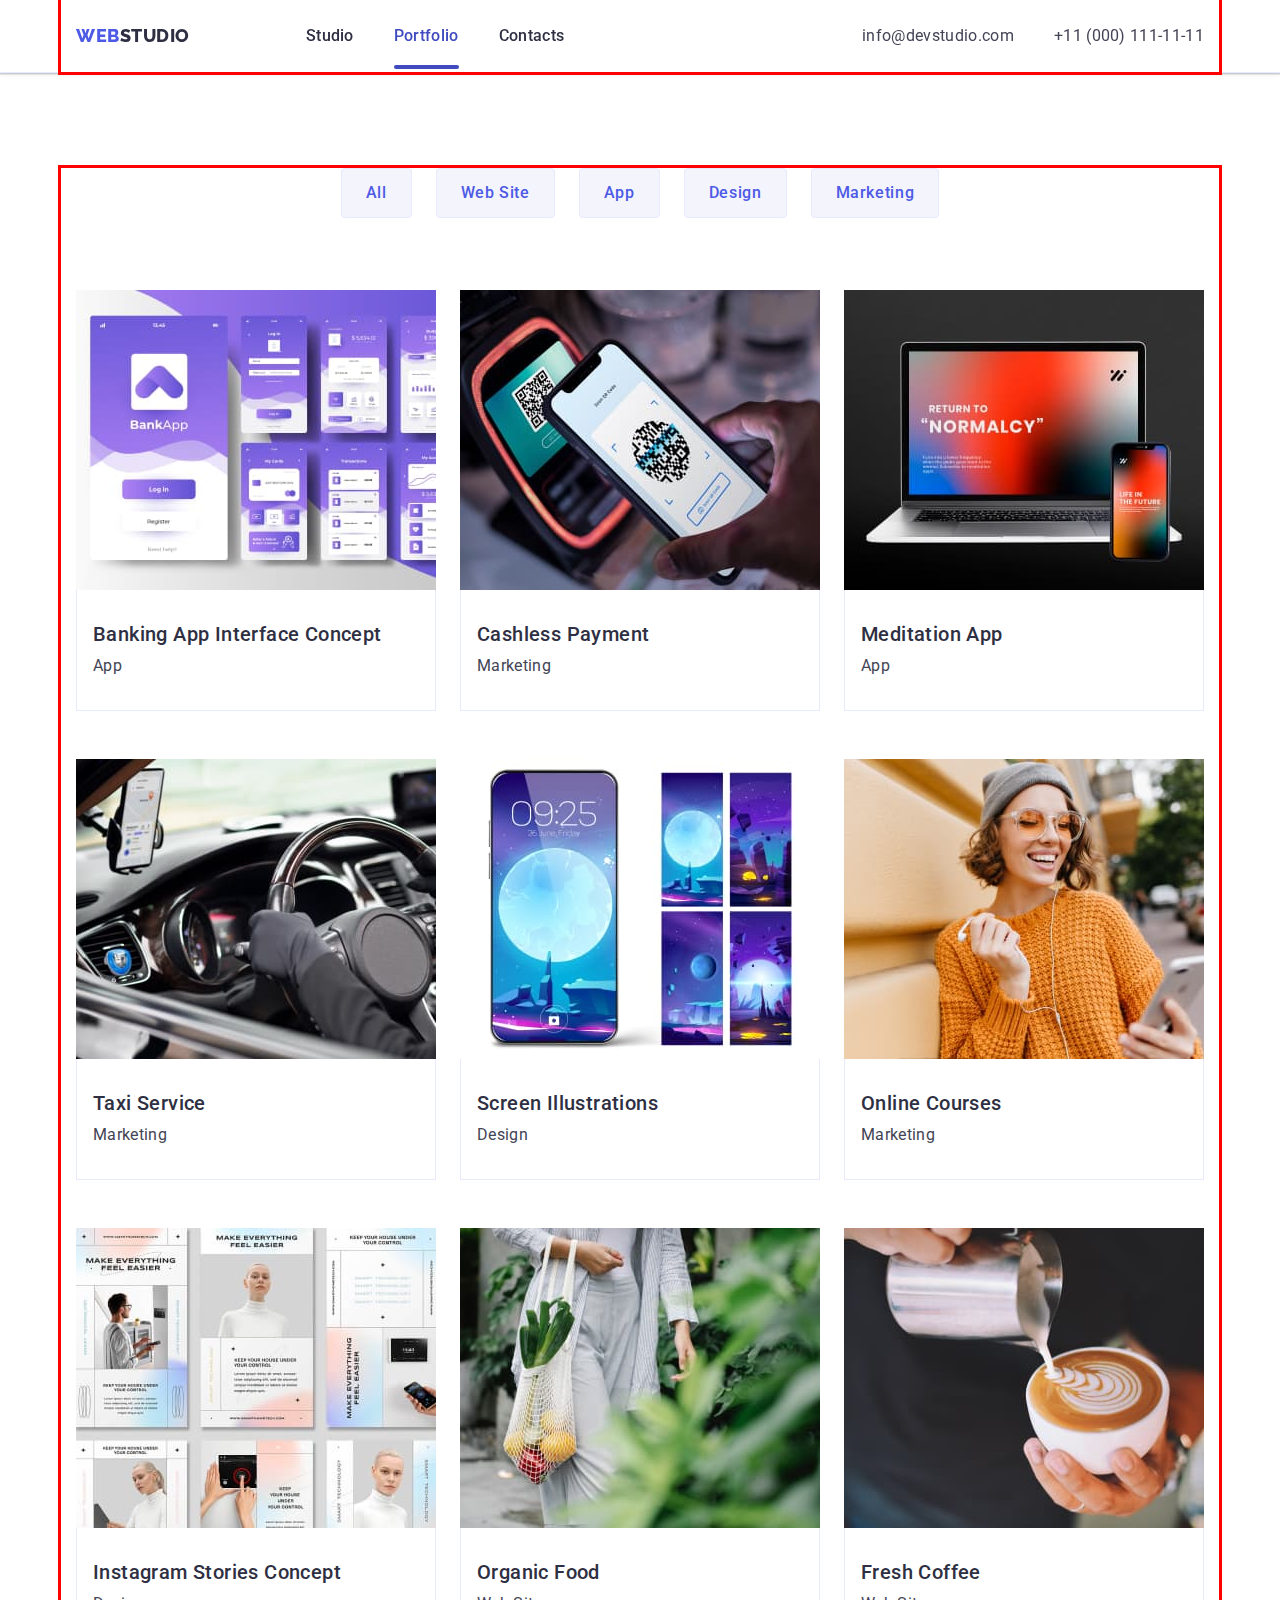
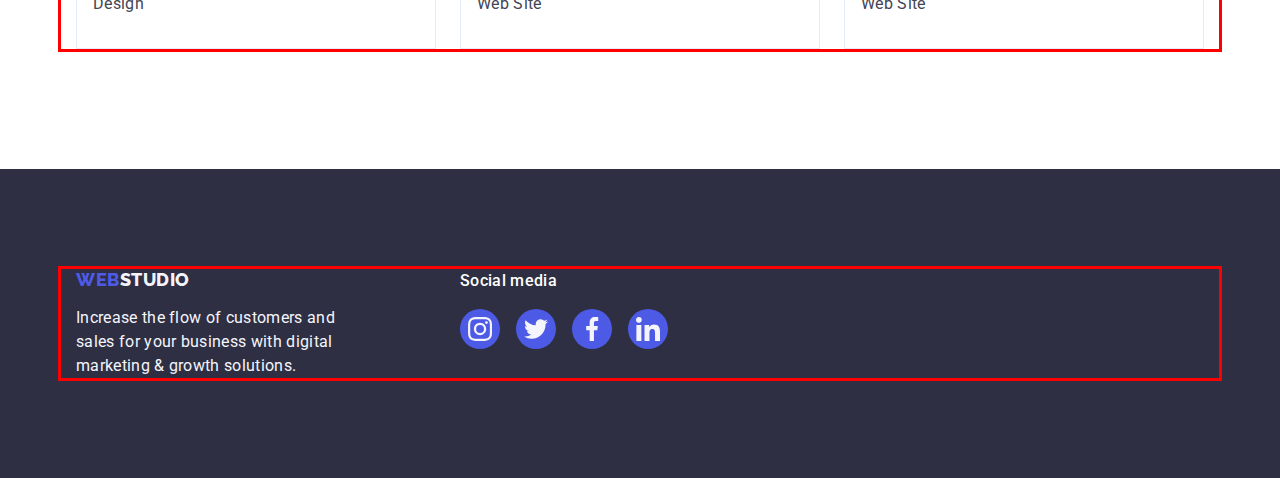
==== portfolio.html @ 20c27c6d "Initial commit" ====
<!DOCTYPE html>
<html lang="en">
  <head>
    <meta charset="UTF-8" />
    <meta http-equiv="X-UA-Compatible" content="IE=edge" />
    <meta name="viewport" content="width=device-width, initial-scale=1.0" />
    <title>Portfolio</title>
    <link rel="preconnect" href="https://fonts.googleapis.com" />
    <link rel="preconnect" href="https://fonts.gstatic.com" crossorigin />
    <link
      href="https://fonts.googleapis.com/css2?family=Raleway:wght@800&family=Roboto:wght@400;500;700;900&display=swap"
      rel="stylesheet"
    />
    <link
      rel="stylesheet"
      href="https://cdn.jsdelivr.net/npm/modern-normalize@1.1.0/modern-normalize.min.css"
    />
    <link rel="stylesheet" href="./css/styles.css" />
  </head>
  <body class="body-portfolio-page">
    <!--HEADER-->
    <div class="header-fixed-box">
      <header class="header">
        <div class="header-container container">
          <nav class="header-nav">
            <a href="./index.html" class="header-logo link"
              >Web<span class="dark-logo">Studio</span>
            </a>
            <ul class="header-nav-list list">
              <li class="header-nav-item">
                <a href="./index.html" class="header-nav-link link">Studio</a>
              </li>
              <li class="header-nav-item">
                <a
                  href="./portfolio.html"
                  class="header-link-after header-nav-link current link"
                  >Portfolio</a
                >
              </li>
              <li class="header-nav-item">
                <a href="" class="header-nav-link link">Contacts</a>
              </li>
            </ul>
          </nav>
          <address class="header-address">
            <ul class="header-address-list list">
              <li>
                <a
                  href="mailto:info@devstudio.com"
                  class="header-address-link link"
                  >info@devstudio.com</a
                >
              </li>
              <li>
                <a href="tel:+110001111111" class="header-number-link link"
                  >+11 (000) 111-11-11</a
                >
              </li>
            </ul>
          </address>
        </div>
      </header>
    </div>

    <!-- Унікальна інформація на сторінці -->
    <main>
      <!-- Портфоліо -->
      <section class="section-portfolio">
        <div class="container">
          <!-- <div class="btn-filter-container container"> -->
          <h1 class="visually-hidden">Choose services</h1>
          <ul class="portfolio-button-list list">
            <li>
              <button type="button" class="portfolio-button-item">All</button>
            </li>
            <li>
              <button type="button" class="portfolio-button-item">
                Web Site
              </button>
            </li>
            <li>
              <button type="button" class="portfolio-button-item">App</button>
            </li>
            <li>
              <button type="button" class="portfolio-button-item">
                Design
              </button>
            </li>
            <li>
              <button type="button" class="portfolio-button-item">
                Marketing
              </button>
            </li>
          </ul>
          <ul class="portfolio-list list">
            <li class="portfolio-item link">
              <a class="link-picture link" href=""
                ><div class="portfolio-box-label">
                  <img
                    class="portfolio-picture"
                    src="./images/portfolio/photo-bank-app.jpg"
                    alt="bank-app"
                    width="360"
                    height="300"
                  />
                  <div class="overlay">
                    <p class="overlay-label">
                      14 Stylish and User-Friendly App Design Concepts · Task
                      Manager App · Calorie Tracker App · Exotic Fruit Ecommerce
                      App · Cloud Storage App
                    </p>
                  </div>
                </div>
                <div class="portfolio-wraper">
                  <h2 class="portfolio-name-title">
                    Banking App Interface Concept
                  </h2>
                  <p class="portfolio-desc">App</p>
                </div></a
              >
            </li>
            <li class="portfolio-item link">
              <a class="link-picture link" href=""
                ><div class="portfolio-box-label">
                  <img
                    class="portfolio-picture"
                    src="./images/portfolio/photo-payment.jpg"
                    alt="payment"
                    width="360"
                    height="300"
                  />
                  <div class="overlay">
                    <p class="overlay-label">
                      14 Stylish and User-Friendly App Design Concepts · Task
                      Manager App · Calorie Tracker App · Exotic Fruit Ecommerce
                      App · Cloud Storage App
                    </p>
                  </div>
                </div>
                <div class="portfolio-wraper">
                  <h2 class="portfolio-name-title">Cashless Payment</h2>
                  <p class="portfolio-desc">Marketing</p>
                </div></a
              >
            </li>
            <li class="portfolio-item link">
              <a class="link-picture link" href=""
                ><div class="portfolio-box-label">
                  <img
                    class="portfolio-picture"
                    src="./images/portfolio/photo-meditacion-app.jpg"
                    alt="meditacion-app"
                    width="360"
                    height="300"
                  />
                  <div class="overlay">
                    <p class="overlay-label">
                      14 Stylish and User-Friendly App Design Concepts · Task
                      Manager App · Calorie Tracker App · Exotic Fruit Ecommerce
                      App · Cloud Storage App
                    </p>
                  </div>
                </div>
                <div class="portfolio-wraper">
                  <h2 class="portfolio-name-title">Meditation App</h2>
                  <p class="portfolio-desc">App</p>
                </div></a
              >
            </li>
            <li class="portfolio-item link">
              <a class="link-picture link" href=""
                ><div class="portfolio-box-label">
                  <img
                    class="portfolio-picture"
                    src="./images/portfolio/photo-taxi-service.jpg"
                    alt="taxi-service"
                    width="360"
                    height="300"
                  />
                  <div class="overlay">
                    <p class="overlay-label">
                      14 Stylish and User-Friendly App Design Concepts · Task
                      Manager App · Calorie Tracker App · Exotic Fruit Ecommerce
                      App · Cloud Storage App
                    </p>
                  </div>
                </div>
                <div class="portfolio-wraper">
                  <h2 class="portfolio-name-title">Taxi Service</h2>
                  <p class="portfolio-desc">Marketing</p>
                </div></a
              >
            </li>
            <li class="portfolio-item link">
              <a class="link-picture link" href=""
                ><div class="portfolio-box-label">
                  <img
                    class="portfolio-picture"
                    src="./images/portfolio/photo-screen-illustrations.jpg"
                    alt="screen-illustrations"
                    width="360"
                    height="300"
                  />
                  <div class="overlay">
                    <p class="overlay-label">
                      14 Stylish and User-Friendly App Design Concepts · Task
                      Manager App · Calorie Tracker App · Exotic Fruit Ecommerce
                      App · Cloud Storage App
                    </p>
                  </div>
                </div>
                <div class="portfolio-wraper">
                  <h2 class="portfolio-name-title">Screen Illustrations</h2>
                  <p class="portfolio-desc">Design</p>
                </div></a
              >
            </li>
            <li class="portfolio-item link">
              <a class="link-picture link" href=""
                ><div class="portfolio-box-label">
                  <img
                    class="portfolio-picture"
                    src="./images/portfolio/photo-online-courses.jpg"
                    alt="online-courses"
                    width="360"
                    height="300"
                  />
                  <div class="overlay">
                    <p class="overlay-label">
                      14 Stylish and User-Friendly App Design Concepts · Task
                      Manager App · Calorie Tracker App · Exotic Fruit Ecommerce
                      App · Cloud Storage App
                    </p>
                  </div>
                </div>
                <div class="portfolio-wraper">
                  <h2 class="portfolio-name-title">Online Courses</h2>
                  <p class="portfolio-desc">Marketing</p>
                </div></a
              >
            </li>
            <li class="portfolio-item link">
              <a class="link-picture link" href=""
                ><div class="portfolio-box-label">
                  <img
                    class="portfolio-picture"
                    src="./images/portfolio/photo-instagram-stories-concept.jpg"
                    alt="instagram-stories-concept"
                    width="360"
                    height="300"
                  />
                  <div class="overlay">
                    <p class="overlay-label">
                      14 Stylish and User-Friendly App Design Concepts · Task
                      Manager App · Calorie Tracker App · Exotic Fruit Ecommerce
                      App · Cloud Storage App
                    </p>
                  </div>
                </div>
                <div class="portfolio-wraper">
                  <h2 class="portfolio-name-title">
                    Instagram Stories Concept
                  </h2>
                  <p class="portfolio-desc">Design</p>
                </div></a
              >
            </li>
            <li class="portfolio-item link">
              <a class="link-picture link" href=""
                ><div class="portfolio-box-label">
                  <img
                    class="portfolio-picture"
                    src="./images/portfolio/photo-oganic-food.jpg"
                    alt="oganic-food"
                    width="360"
                    height="300"
                  />
                  <div class="overlay">
                    <p class="overlay-label">
                      14 Stylish and User-Friendly App Design Concepts · Task
                      Manager App · Calorie Tracker App · Exotic Fruit Ecommerce
                      App · Cloud Storage App
                    </p>
                  </div>
                </div>
                <div class="portfolio-wraper">
                  <h2 class="portfolio-name-title">Organic Food</h2>
                  <p class="portfolio-desc">Web Site</p>
                </div></a
              >
            </li>
            <li class="portfolio-item link">
              <a class="link-picture link" href=""
                ><div class="portfolio-box-label">
                  <img
                    class="portfolio-picture"
                    src="./images/portfolio/photo-fresh-coffee.jpg"
                    alt="fresh-coffee"
                    width="360"
                    height="300"
                  />
                  <div class="overlay">
                    <p class="overlay-label">
                      14 Stylish and User-Friendly App Design Concepts · Task
                      Manager App · Calorie Tracker App · Exotic Fruit Ecommerce
                      App · Cloud Storage App
                    </p>
                  </div>
                </div>
                <div class="portfolio-wraper">
                  <h2 class="portfolio-name-title">Fresh Coffee</h2>
                  <p class="portfolio-desc">Web Site</p>
                </div></a
              >
            </li>
          </ul>
        </div>
      </section>
    </main>

    <!-- FOOTER -->
    <footer class="footer">
      <div class="footer-container container">
        <div class="footer-logo-container">
          <a href="./index.html" class="footer-logo link"
            >Web<span class="white-logo">Studio</span>
          </a>
          <p class="footer-text">
            Increase the flow of customers and sales for your business with
            digital marketing & growth solutions.
          </p>
        </div>
        <div class="footer-socials-container">
          <p class="footer-socials-text">Social media</p>
          <ul class="footer-socials-list list">
            <li class="footer-socials-item">
              <a
                href="https://instagram.com"
                class="footer-socials-link link"
                target="_blank"
                rel="noopener noreferrer"
                aria-label="Instagram icon"
              >
                <svg class="footer-socials-icon" width="24" height="24">
                  <use href="./images/icon.svg#icon-instagram"></use>
                </svg>
              </a>
            </li>
            <li class="footer-socials-item">
              <a
                href="https://twitter.com"
                class="footer-socials-link link"
                target="_blank"
                rel="noopener noreferrer"
                aria-label="Twitter icon"
              >
                <svg class="footer-socials-icon" width="24" height="24">
                  <use href="./images/icon.svg#icon-twitter"></use>
                </svg>
              </a>
            </li>
            <li class="footer-socials-item">
              <a
                href="https://facebook.com"
                class="footer-socials-link link"
                target="_blank"
                rel="noopener noreferrer"
                aria-label="Facebook icon"
              >
                <svg class="footer-socials-icon" width="24" height="24">
                  <use href="./images/icon.svg#icon-facebook"></use>
                </svg>
              </a>
            </li>
            <li class="footer-socials-item">
              <a
                href="https://linkedin.com"
                class="footer-socials-link link"
                target="_blank"
                rel="noopener noreferrer"
                aria-label="Linkedin icon"
              >
                <svg class="footer-socials-icon" width="24" height="24">
                  <use href="./images/icon.svg#icon-linkedin"></use>
                </svg>
              </a>
            </li>
          </ul>
        </div>
      </div>
    </footer>
  </body>
</html>
---- css/styles.css ----
/* Основний колір текста #2E2F42; */

/* Додатковий колір текста #434455; */

/* Акцент #E7E9FC; */

/* Білий #FFFFFF; */


/* Додатковий колір фона #F4F4FD; */

/* Колір героя і футера #2E2F42; */


/**
  |============================
  | ROOT
  |============================
*/

:root {
    /* color */

    --color-iris: #4d5ae5;
    --color-ocean: #404bbf;
    --color-navy-blue: #2e2f42;
    --color-green: #31d0aa;
    --color-slate: #434455;
    --color-light-slate: #8e8f99;
    --color-cornflower: #e7e9fc;
    --color-cloud: #f4f4fd;
    --color-navy-blue-modal: #2e2f42;
    --color-grey: #2e2f42;
    --color-white: #ffffff;
    --color-dairy: #fcfcfc;

    /* z-index */

    --z-index-header: 10;
    --z-index-hero: 1;
    --z-index-backdrop: 100;

    /* transition */

    --anim-fast: 250ms;
    --cubic-bezier: cubic-bezier(0.4, 0, 0.2, 1);
}

/**
  |============================
  | BASA STYLES
  |============================
*/

body {
    color: var(--color-slate);
    background-color: #ffffff;
    font-family: 'Roboto', sans-serif;
    font-size: 16px;
    line-height: 1.50;
    letter-spacing: 0.02em;
}

.dark-logo {
    color: var(--color-navy-blue);
    font-family: 'Raleway', sans-serif;
    line-height: 1.17;
    letter-spacing: 0.03em;
}

.white-logo {
    color: var(--color-cloud);
}

.btn {
    display: block;
    align-items: center;
    letter-spacing: 0.04em;
    margin-left: auto;
    margin-right: auto;
    min-width: 169px;
    min-height: 56px;
    border-style: none;
    padding: 16px 32px;
    border-radius: 4px;
}

.section {
    padding-top: 120px;
    padding-bottom: 120px;
}


/**
  |============================
  | Visually Hidden
  |============================
*/

.visually-hidden {
    position: absolute;
    width: 1px;
    height: 1px;
    margin: -1px;
    border: 0;
    padding: 0;

    white-space: nowrap;
    clip-path: inset(100%);
    clip: rect(0 0 0 0);
    overflow: hidden;
}

.container {
    width: 1158px;
    outline: 3px solid red;
    margin-left: auto;
    margin-right: auto;
    padding-left: 15px;
    padding-right: 15px;
}

/* Styles start */
h1,
h2,
h3,
h4,
h5,
h6,
p {
    margin: 0;
}


ul {
    margin: 0;
    padding: 0;
}

img {
    display: block;
    margin: 0;
}





/* Styles end */



.link {
    text-decoration: none;
}

.list {
    list-style: none;
}


/**
  |============================
  | HEADER
  |============================
*/

.header-fixed-box {
    position: relative;
    padding-top: 72px;
}

.header {
    position: fixed;
    top: 0;
    width: 100%;
    z-index: var(--z-index-header);
    background-color: var(--color-white);
    border-bottom: 1px solid #E7E9FC;
    box-shadow: 0px 2px 1px rgba(46, 47, 66, 0.08), 0px 1px 1px rgba(46, 47, 66, 0.16), 0px 1px 6px rgba(46, 47, 66, 0.08);
}

.header-container {
    display: flex;
    align-items: center;

}


.header-nav {
    margin-right: auto;
    display: flex;
    align-items: center;
    gap: 40px;
}

.header-logo {
    color: #4d5ae5;
    font-family: 'Raleway', sans-serif;
    font-style: normal;
    font-weight: 800;
    font-size: 18px;
    line-height: 1.17;
    text-transform: uppercase;
    letter-spacing: 0.03em;
    margin-right: 76px;

}

.header-nav-list {
    display: flex;
    align-items: center;
    gap: 40px;
}

.header-nav-item {
    padding-top: 24px;
    padding-bottom: 24px;
}

.header-nav-link {
    position: relative;

    padding-top: 24px;
    padding-bottom: 24px;
    font-family: inherit;
    color: var(--color-navy-blue);
    font-style: normal;
    font-weight: 500;
    font-size: 16px;
    line-height: 1.5;
    letter-spacing: 0.02em;

    transition: color var(--anim-fast) var(--cubic-bezier);
}

.header-nav-link:focus,
.header-nav-link:hover {
    color: var(--color-ocean);
    ;
}

.header-nav-link::after {
    content: '';
    position: absolute;
    bottom: 0;
    left: 0;

    display: block;
    width: 100%;
    height: 4px;
    border-radius: 4px;

    transition: background-color var(--anim-fast) var(--cubic-bezier);

}

.header-nav-link.current {
    color: var(--color-ocean);
}

.header-nav-link.current::after {
    background-color: var(--color-ocean);
}

.header-address {
    font-style: normal;
}

.header-address-list {
    display: flex;
    gap: 40px;
}

.header-address-link {
    padding-top: 24px;
    padding-bottom: 24px;
    font-family: inherit;
    color: var(--color-slate);

    transition: color var(--anim-fast) var(--cubic-bezier);

}

.header-address-link:focus,
.header-address-link:hover {
    color: var(--color-ocean);
}

.header-number-link {
    padding-top: 24px;
    padding-bottom: 24px;
    font-family: inherit;
    color: var(--color-slate);

    transition: color var(--anim-fast) var(--cubic-bezier);
}

.header-number-link:focus,
.header-number-link:hover {
    color: var(--color-ocean);
}


/**
  |============================
  | HERO
  |============================
*/
.hero {
    max-width: 1440px;
    background-color: rgba(46, 47, 66, 0.7);
    background-image: linear-gradient(rgba(46, 47, 66, 0.7), rgba(46, 47, 66, 0.7)), url(../images/studio/hero/people-office-hero.jpg);

    position: relative;
    z-index: var(--z-index-hero);


    margin-left: auto;
    margin-right: auto;
    background-repeat: no-repeat;
    background-size: cover;
    background-position: center;
    padding-top: 188px;
    padding-bottom: 188px;
}

.hero-container {}

.hero-heading {
    color: var(--color-white);
    font-family: inherit;
    font-style: normal;
    font-weight: 700;
    font-size: 56px;
    line-height: 1.07;
    letter-spacing: 0.02em;
    text-align: center;
    max-width: 496px;
    margin-left: auto;
    margin-right: auto;
    margin-bottom: 48px;
}


.hero-button {
    color: var(--color-white);
    background-color: var(--color-iris);
    cursor: pointer;
    font-family: "Roboto", sans-serif;
    font-style: normal;
    font-weight: 500;
    font-size: 16px;
    display: block;
    line-height: 1.50;
    min-width: 169px;
    border-radius: 4px;

    transition: background-color var(--anim-fast) var(--cubic-bezier);
}

.hero-button:focus,
.hero-button:hover {
    background-color: var(--color-ocean);


}





/**
  |============================
  | PRIORITET
  |============================
*/

.prioritet {
    padding-top: 120px;
    padding-bottom: 120px;
}

.prioritet-container {}

.prioritet-list {
    display: flex;
    flex-wrap: wrap;
    gap: 24px;
}

.prioritet-item {
    width: calc((100% - 72px) /4);
}

.prioritet-icon-container {
    display: flex;
    background-color: var(--color-cloud);
    width: 264px;
    height: 112px;
    justify-content: center;
    align-items: center;
    border-radius: 4px;
    margin-bottom: 8px;


}

.prioritet-icon {}

*/ .prioritet-headline {
    color: var(--color-navy-blue);
    font-weight: 500;
    font-size: 20px;
    line-height: 1.20;
    letter-spacing: 0.02em;
    margin-bottom: 8px;
}

.prioritet-text {}





/**
  |============================
  | WORK
  |============================
*/

.work {
    padding-bottom: 120px;
}

.work-title {
    margin-bottom: 72px;
}

.work-heading {
    font-size: 36px;
    color: var(--color-navy-blue);
    text-align: center;
    text-transform: capitalize;
    line-height: 1.11;
    margin-left: auto;
    margin-right: auto;


}

.work-list {
    display: flex;
    flex-wrap: wrap;
    gap: 24px;
}

.work-item {
    width: calc((100% - 48px) /3);
}

.work-image {}

/**
  |============================
  | TEAM PROJECT
  |============================
*/
.team {
    background-color: var(--color-cloud);

}

.team-title {
    margin-bottom: 72px;
}

.team-heading {
    font-size: 36px;
    color: var(--color-navy-blue);
    text-align: center;
    letter-spacing: 0.02em;
    text-transform: capitalize;
    line-height: 1.11;

}

.team-list {
    display: flex;
    flex-wrap: wrap;
    gap: 24px;
}

.team-item {
    background-color: var(--color-white);
    width: calc((100% - 72px) /4);
    border-radius: 0px 0px 4px 4px;
    box-shadow: 0px 1px 6px rgba(46, 47, 66, 0.08), 0px 1px 1px rgba(46, 47, 66, 0.16), 0px 2px 1px rgba(46, 47, 66, 0.08);
}

.team-picture {}

.team-wrapper {
    padding: 32px 0;
    border-radius: 0px 0px 4px 4px;
}

.team-name {
    color: var(--color-navy-blue);
    font-weight: 500;
    font-size: 20px;
    line-height: 1.20;
    letter-spacing: 0.02em;
    margin-bottom: 8px;
    text-align: center;
}

.team-work {
    font-weight: 400;
    font-size: 16px;
    line-height: 1.50;
    letter-spacing: 0.02em;
    text-align: center;
    margin-bottom: 8px;
}

/* Socials icon styles */

.socials-team-list {
    display: flex;
    justify-content: center;
    gap: 24px;
}


.socials-team-item {
    width: 40px;
    height: 40px;
}

.socials-team-link {
    display: flex;
    justify-content: center;
    align-items: center;
    width: 100%;
    height: 100%;
    background-color: var(--color-iris);
    border-radius: 50%;

    transition: background-color var(--anim-fast) var(--cubic-bezier);
}

.socials-team-link:hover,
.socials-team-link:focus {
    background-color: var(--color-ocean);
}

.cosials-team-icon {
    fill: var(--color-cloud);
}



/**
  |============================
  | CUSTOMERS
  |============================
*/

.customers-heading {
    font-size: 36px;
    color: var(--color-navy-blue);
    text-align: center;
    letter-spacing: 0.02em;
    text-transform: capitalize;
    line-height: 1.1;
    margin-bottom: 72px;
}

.customers-list {
    display: flex;
    align-items: center;
    gap: 24px;
}


.customers-item {
    width: 168px;
    height: 88px;
}

.customers-link {
    display: flex;
    width: 100%;
    height: 100%;
    align-items: center;
    justify-content: center;
    border: 1px solid #8E8F99;
    border-radius: 4px;
    color: var(--color-light-slate);

    transition: color var(--anim-fast) var(--cubic-bezier), border-color var(--anim-fast) var(--cubic-bezier);

}

.customers-link:hover,
.customers-link:focus {
    border-color: #404BBF;
    color: var(--color-ocean);
}

.customers-icon {
    fill: currentColor;
}




/**
  |============================
  | FOOTER
  |============================
*/

.footer {
    background-color: var(--color-navy-blue);
    padding-top: 100px;
    padding-bottom: 100px;
}

.footer-container {
    display: flex;
    align-items: baseline;
}

.footer-logo-container {
    margin-right: 120px;
}

.footer-logo {
    color: #4d5ae5;
    font-family: 'Raleway', sans-serif;
    font-style: normal;
    font-weight: 800;
    font-size: 18px;
    line-height: 1.17;
    text-transform: uppercase;
    letter-spacing: 0.03em;
    display: inline-block;
    margin-bottom: 16px;

}


.footer-text {
    color: var(--color-cloud);
    width: 264px;
}

.footer-socials-container {}

.footer-socials-text {
    font-weight: 500;
    line-height: 24px;
    letter-spacing: 0.02em;
    margin-bottom: 16px;
    color: #FFFFFF;
}

.footer-socials-list {
    display: flex;
    gap: 16px;
}

.footer-socials-item {
    width: 40px;
    height: 40px;
}

.footer-socials-link {
    display: flex;
    justify-content: center;
    align-items: center;
    width: 100%;
    height: 100%;
    border-radius: 50%;
    background-color: var(--color-iris);

    transition: background-color var(--anim-fast) var(--cubic-bezier);
}


.footer-socials-link:hover,
.footer-socials-link:focus {
    background-color: var(--color-green);
}

.footer-socials-icon {
    fill: var(--color-cloud);
}

/**
  |============================
  | MODAL WINDOW STYLES
  |============================
*/

.backdrop {
    position: fixed;
    top: 0;
    left: 0;
    right: 0;
    bottom: 0;
    z-index: var(--z-index-backdrop);

    background-color: rgba(46, 47, 66, 0.4);

    transition-property: opacity, visibility, background-color;
    transition-duration: var(--anim-fast), var(--anim-fast), var(--anim-fast);
    transition-timing-function: var(--cubic-bezier), var(--cubic-bezier), var(--cubic-bezier);
}

.backdrop.is-hidden {
    opacity: 0;
    visibility: hidden;
    pointer-events: none;

    transition-delay: 500ms;

    background-color: rgba(46, 47, 66, 0);
}

.modal {
    width: 400px;
    min-height: 550px;
    padding: 24px;
    opacity: 1;

    position: absolute;
    top: 50%;
    left: 50%;
    transform: translate(-50%, -50%) rotate(0) scale(1);


    background-color: var(--color-dairy);
    box-shadow: 0px 1px 1px rgba(0, 0, 0, 0.14), 0px 1px 3px rgba(0, 0, 0, 0.12), 0px 2px 1px rgba(0, 0, 0, 0.2);
    border-radius: 4px;

    transition: transform 500ms ease-in 250ms, opacity 500ms ease-in 250ms;
}

.backdrop.is-hidden .modal {
    opacity: 0;
    transform: translate(-50%, -50%) rotate(360deg) scale(0.2);
}

.modal-btn-exit {
    position: absolute;
    top: -12px;
    right: -12px;


    width: 24px;
    height: 24px;


    border-radius: 50%;
    color: var(--color-navy-blue-modal);
    background-color: var(--color-cornflower);
    border: 1px solid rgba(0, 0, 0, 0.1);
    cursor: pointer;

    display: flex;
    justify-content: center;
    align-items: center;

    transition: color var(--anim-fast) var(--cubic-bezier), background-color var(--anim-fast) var(--cubic-bezier);
}

.modal-btn-exit:hover,
.modal-btn-exit:focus {
    color: var(--color-white);
    background-color: var(--color-ocean);

}

.modal-icon-exit {
    fill: currentColor;

}




/**
   |============================
   | PAGE - PORTFOLIO
   |============================
 */



/**
   |============================
   | SECTION - PORTFOLIO
   |============================
 */

.section-portfolio {
    padding-top: 96px;
    padding-bottom: 120px;
}

/* .btn-filter-container {
    display: flex;
    justify-content: center;
} */

.portfolio-button-list {
    list-style: none;
    display: flex;
    justify-content: center;
    gap: 24px;
    margin-bottom: 72px;
}

.portfolio-button-item {
    font-family: "Roboto", sans-serif;
    font-weight: 500;
    font-size: 16px;
    line-height: 1.5;
    letter-spacing: 0.04em;
    color: var(--color-iris);
    background-color: var(--color-cloud);
    cursor: pointer;
    padding: 12px 24px;
    border: 1px solid var(--color-cornflower);
    border-radius: 4px;

    transition-property: color, background-color, border, box-shadow;
    transition-duration: var(--anim-fast), var(--anim-fast), var(--anim-fast), var(--anim-fast);
    transition-timing-function: var(--cubic-bezier), var(--cubic-bezier), var(--cubic-bezier), var(--cubic-bezier);
}

.portfolio-button-item:focus,
.portfolio-button-item:hover {
    color: #ffffff;
    background-color: #404BBF;
    border: 1px solid transparent;
    box-shadow: 0px 3px 1px rgba(0, 0, 0, 0.1), 0px 2px 1px rgba(0, 0, 0, 0.08), 0px 2px 2px rgba(0, 0, 0, 0.12);
}


.portfolio-list-container {}

.portfolio-list {
    list-style: none;
    display: flex;
    flex-wrap: wrap;
    column-gap: 24px;
    row-gap: 48px;

}

.portfolio-item {
    height: auto;
    width: calc((100% - 48px) /3);

}

.link-picture {
    text-decoration: none;
    display: block;

    transition: box-shadow var(--anim-fast) var(--cubic-bezier);
}

.link-picture:hover,
.link-picture:focus {
    box-shadow: 0px 1px 6px rgba(46, 47, 66, 0.08), 0px 1px 1px rgba(46, 47, 66, 0.16), 0px 2px 1px rgba(46, 47, 66, 0.08);
}

.portfolio-box-label {
    position: relative;
    overflow: hidden;
}

.portfolio-picture {}

.overlay {
    position: absolute;
    top: 0;
    left: 0;
    transform: translateY(100%);

    width: 100%;
    height: 100%;
    padding-left: 32px;
    padding-right: 32px;
    padding-top: 40px;

    background-color: var(--color-iris);

    transition: transform var(--anim-fast) var(--cubic-bezier);
}


.portfolio-item:focus-within .overlay,
.portfolio-item:hover .overlay {
    transform: translateY(0);
}

.overlay-label {
    color: var(--color-cloud);
}

.portfolio-wraper {
    padding: 32px 16px;
    border: 1px solid #e7e9fc;
    border-top: none;
}

.portfolio-name-title {
    font-weight: 500;
    font-size: 20px;
    line-height: 1.2;
    letter-spacing: 0.02em;
    color: var(--color-navy-blue);
    margin-bottom: 8px;
}

.portfolio-desc {
    font-size: 16px;
    line-height: 1.5;
    letter-spacing: 0.02em;
    color: var(--color-slate);

}
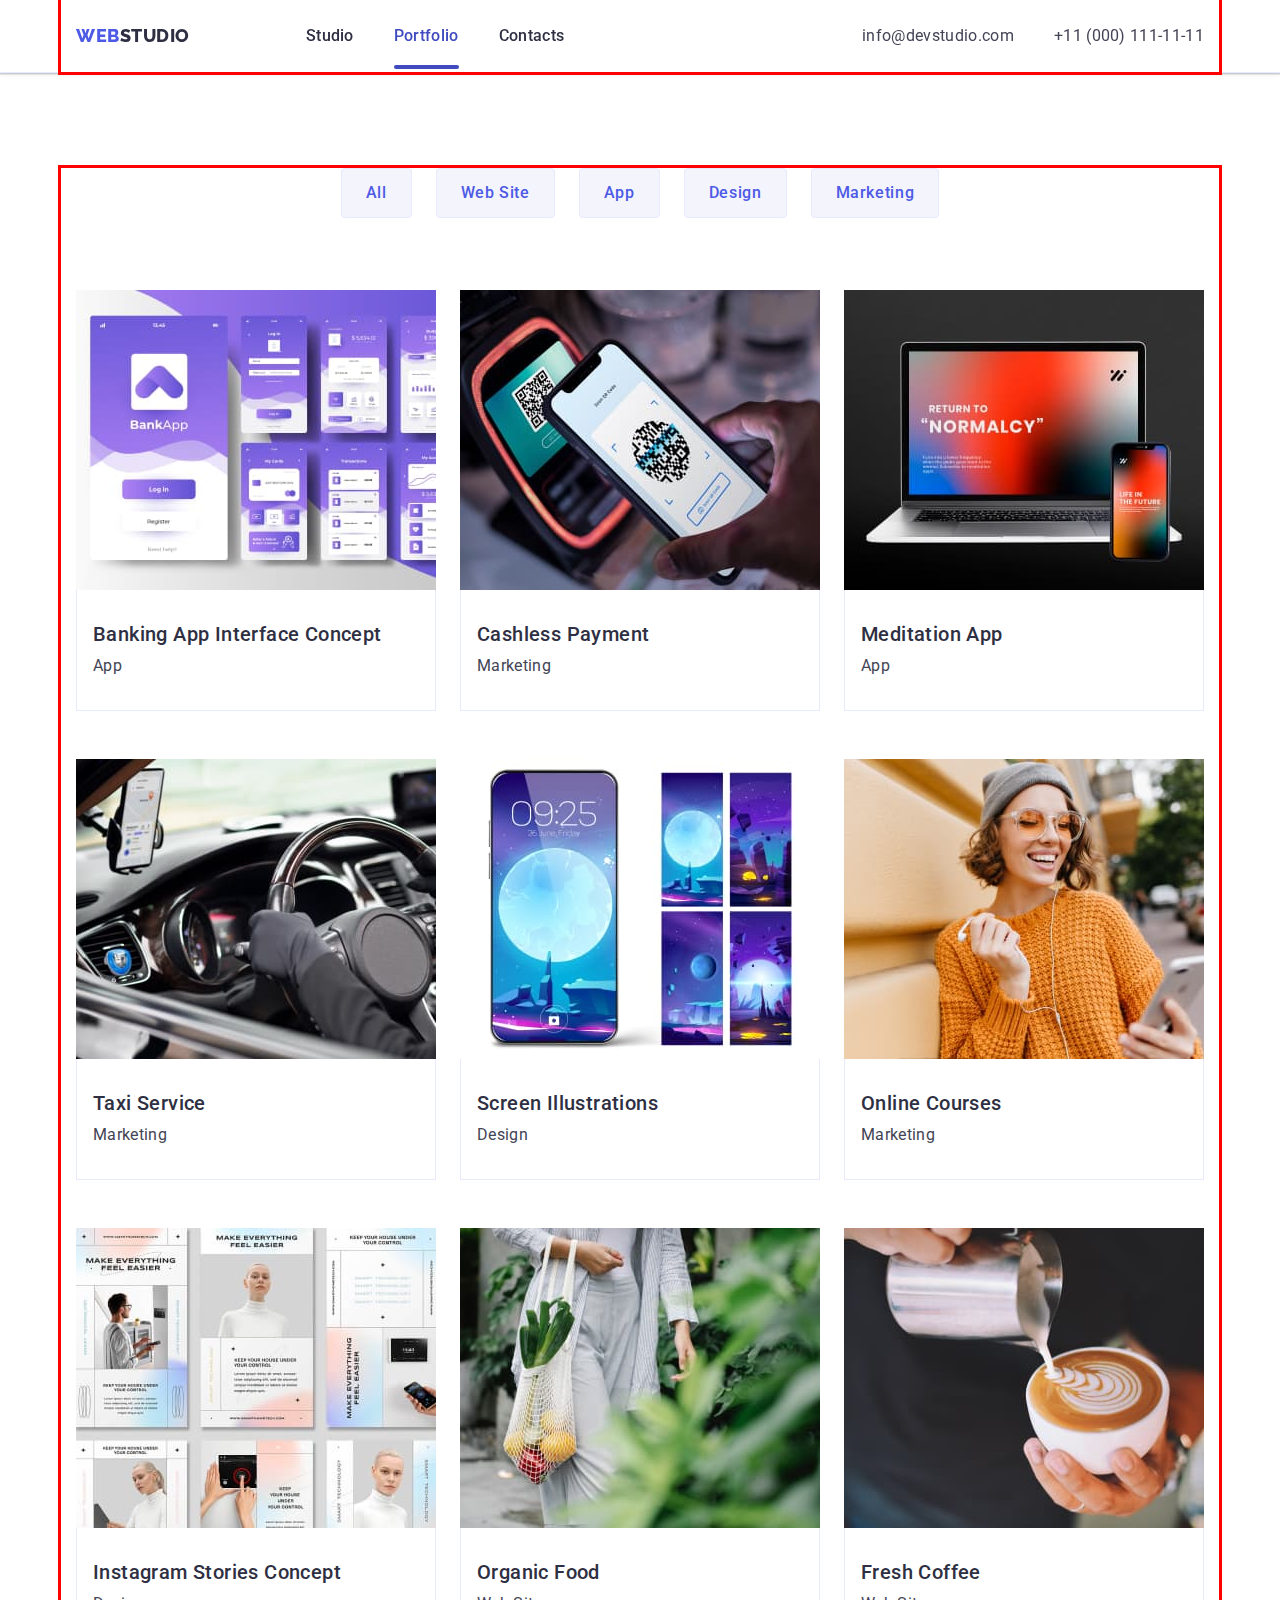
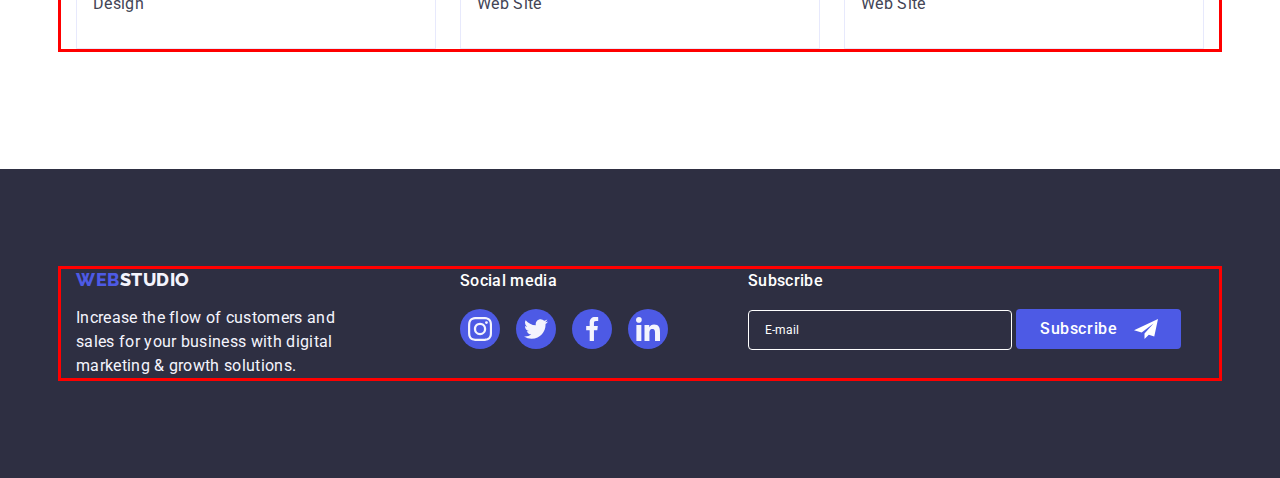
==== commit fa31f1b3: "form modal and form footer update" ====
--- a/portfolio.html
+++ b/portfolio.html
@@ -387,6 +387,25 @@
             </li>
           </ul>
         </div>
+        <form class="footer-form-box" name="subscribe_form">
+          <div class="footer-form-container">
+            <p class="footer-form-title">Subscribe</p>
+            <input
+              class="footer-form-input"
+              type="email"
+              name="user_email"
+              required
+              minlength="4"
+              placeholder="E-mail"
+            />
+            <button class="footer-subscribe-btn" type="submit">
+              Subscribe
+              <svg class="subscribe-icon" width="24" height="24">
+                <use href="./images/icon.svg#icon-send"></use>
+              </svg>
+            </button>
+          </div>
+        </form>
       </div>
     </footer>
   </body>
--- a/css/styles.css
+++ b/css/styles.css
@@ -76,8 +76,6 @@
     display: block;
     align-items: center;
     letter-spacing: 0.04em;
-    margin-left: auto;
-    margin-right: auto;
     min-width: 169px;
     min-height: 56px;
     border-style: none;
@@ -351,7 +349,11 @@
     font-style: normal;
     font-weight: 500;
     font-size: 16px;
+
     display: block;
+    margin-left: auto;
+    margin-right: auto;
+
     line-height: 1.50;
     min-width: 169px;
     border-radius: 4px;
@@ -365,8 +367,6 @@
 
 
 }
-
-
 
 
 
@@ -657,7 +657,9 @@
     width: 264px;
 }
 
-.footer-socials-container {}
+.footer-socials-container {
+    margin-right: 80px;
+}
 
 .footer-socials-text {
     font-weight: 500;
@@ -698,6 +700,89 @@
 .footer-socials-icon {
     fill: var(--color-cloud);
 }
+
+/* FOOTER FORM STYLES */
+
+
+
+.footer-form-box {}
+
+.footer-form-container {}
+
+.footer-form-title {
+    font-weight: 500;
+    line-height: 24px;
+    letter-spacing: 0.02em;
+    margin-bottom: 16px;
+    color: #FFFFFF;
+}
+
+.footer-form-input {
+    width: 264px;
+    height: 40px;
+    font-weight: 400;
+    font-size: 12px;
+
+    resize: none;
+
+    color: #FFFFFF;
+    padding: 8px 16px;
+
+
+
+    background-color: transparent;
+
+    border: 1px solid #FFFFFF;
+    border-radius: 4px;
+
+    transition: var(--anim-fast) var(--cubic-bezier);
+}
+
+.footer-form-input:focus,
+.footer-form-input:focus-visible {
+    filter: drop-shadow(0px 4px 4px rgba(0, 0, 0, 0.15));
+    outline: none;
+}
+
+.footer-form-input::placeholder {
+    font-weight: 400;
+    color: #FFFFFF;
+
+
+}
+
+.footer-subscribe-btn {
+    display: inline-flex;
+    align-items: center;
+    justify-content: center;
+
+    font-size: 16px;
+    font-weight: 500;
+    letter-spacing: 0.04em;
+
+    gap: 16px;
+
+    width: 165px;
+    height: 40px;
+
+    cursor: pointer;
+    color: var(--color-white);
+
+    border-style: none;
+    border-radius: 4px;
+
+    background-color: var(--color-iris);
+
+    transition: var(--anim-fast) var(--cubic-bezier);
+}
+
+.footer-subscribe-btn:focus,
+.footer-subscribe-btn:hover {
+    background-color: var(--color-ocean);
+}
+
+.subscribe-icon {}
+
 
 /**
   |============================
@@ -789,7 +874,158 @@
 
 }
 
-
+.modal-title {
+    display: block;
+
+    margin-bottom: 16px;
+
+    font-size: 16px;
+    text-align: center;
+}
+
+.modal-form-label {
+    display: block;
+    margin-bottom: 4px;
+
+    font-size: 12px;
+}
+
+.modal-input-wrapper {
+    position: relative;
+    margin-bottom: 8px;
+
+
+}
+
+.modal-form-input {
+    width: 100%;
+    height: 40px;
+    padding: 0 38px;
+
+    border: 1px solid rgba(46, 47, 66, 0.4);
+    border-radius: 4px;
+    outline: 1px solid transparent;
+    outline-offset: -1px;
+
+    transition: outline-color var(--anim-fast) var(--cubic-bezier);
+}
+
+.modal-form-input:focus {
+    outline-color: var(--color-iris);
+}
+
+.modal-icon-contacts {
+    position: absolute;
+    top: 50%;
+    left: 0;
+
+    transform: translateY(-50%) translateX(16px);
+
+    transition: fill var(--anim-fast) var(--cubic-bezier);
+    pointer-events: none;
+}
+
+.modal-form-input:focus+.modal-icon-contacts {
+    fill: var(--color-iris);
+}
+
+
+.modal-form-texterea {
+    display: block;
+    width: 100%;
+    min-height: 120px;
+    max-height: 180px;
+    padding: 8px 16px;
+    margin-bottom: 16px;
+
+    resize: none;
+
+    font-size: 12px;
+
+    border: 1px solid rgba(46, 47, 66, 0.4);
+    border-radius: 4px;
+    outline: 1px solid transparent;
+    outline-offset: -1px;
+
+    transition: outline-color var(--anim-fast) var(--cubic-bezier);
+}
+
+.modal-form-texterea:focus {
+    outline-color: var(--color-iris);
+}
+
+.modal-form-texterea::placeholder {
+    font-size: 12px;
+    color: rgba(46, 47, 66, 0.4);
+}
+
+
+.checkbox-label {
+    display: flex;
+    align-items: center;
+    gap: 8px;
+    margin-bottom: 24px;
+}
+
+.modal-checkbox {
+    appearance: none;
+    width: 16px;
+    height: 16px;
+
+    border: 1px solid rgba(46, 47, 66, 0.4);
+    border-radius: 2px;
+
+    background-image: url("data:image/svg+xml,%3Csvg width='10' height='8' viewBox='0 0 10 8' fill='none' xmlns='http://www.w3.org/2000/svg'%3E%3Cpath d='M8.44558 0.255056C8.61838 0.089653 8.84834 -0.00178848 9.08693 2.65108e-05C9.32551 0.0018415 9.55407 0.0967713 9.72436 0.264784C9.89466 0.432797 9.99337 0.660752 9.99968 0.900549C10.006 1.14034 9.91939 1.37323 9.75816 1.55005L4.86357 7.70436C4.7794 7.79551 4.67782 7.86865 4.5649 7.91942C4.45198 7.97018 4.33003 7.99754 4.20636 7.99984C4.08268 8.00214 3.95981 7.97935 3.8451 7.93282C3.73038 7.88629 3.62618 7.81698 3.53872 7.72903L0.292827 4.46564C0.202435 4.38096 0.129933 4.27884 0.0796475 4.16537C0.0293621 4.05191 0.00232279 3.92942 0.000143182 3.80522C-0.00203643 3.68102 0.0206883 3.55765 0.0669613 3.44248C0.113234 3.3273 0.182108 3.22267 0.269473 3.13483C0.356838 3.047 0.460905 2.97775 0.575465 2.93123C0.690026 2.88471 0.812734 2.86186 0.936267 2.86405C1.0598 2.86624 1.18163 2.89343 1.29449 2.94398C1.40734 2.99454 1.50892 3.06743 1.59315 3.15831L4.16189 5.73967L8.42227 0.28219C8.42994 0.272694 8.43813 0.263635 8.4468 0.255056H8.44558Z' fill='%23F4F4FD'/%3E%3C/svg%3E");
+    background-repeat: no-repeat;
+    background-position: center;
+    background-size: 0;
+
+    transition: background-color var(--anim-fast) var(--cubic-bezier), border-color var(--anim-fast) var(--cubic-bezier), background-size var(--anim-fast) var(--cubic-bezier) 200ms;
+
+}
+
+.modal-checkbox:checked {
+    background-color: var(--color-ocean);
+    border-color: var(--color-ocean);
+    background-size: 10px;
+}
+
+.modal-checkbox:focus-visible {
+    outline-color: var(--color-ocean);
+}
+
+.checkbox-text {
+    font-size: 12px;
+}
+
+.modal-checkbox-link {
+    color: var(--color-iris);
+}
+
+.modal-submit-btn {
+    color: var(--color-white);
+    background-color: var(--color-iris);
+    cursor: pointer;
+    font-family: "Roboto", sans-serif;
+    font-style: normal;
+    font-weight: 500;
+    font-size: 16px;
+
+    display: block;
+    margin-left: auto;
+    margin-right: auto;
+
+    line-height: 1.50;
+    min-width: 169px;
+    border-radius: 4px;
+
+    transition: background-color var(--anim-fast) var(--cubic-bezier);
+}
+
+.modal-submit-btn:focus,
+.modal-submit-btn:hover {
+    background-color: var(--color-ocean);
+}
 
 
 /**
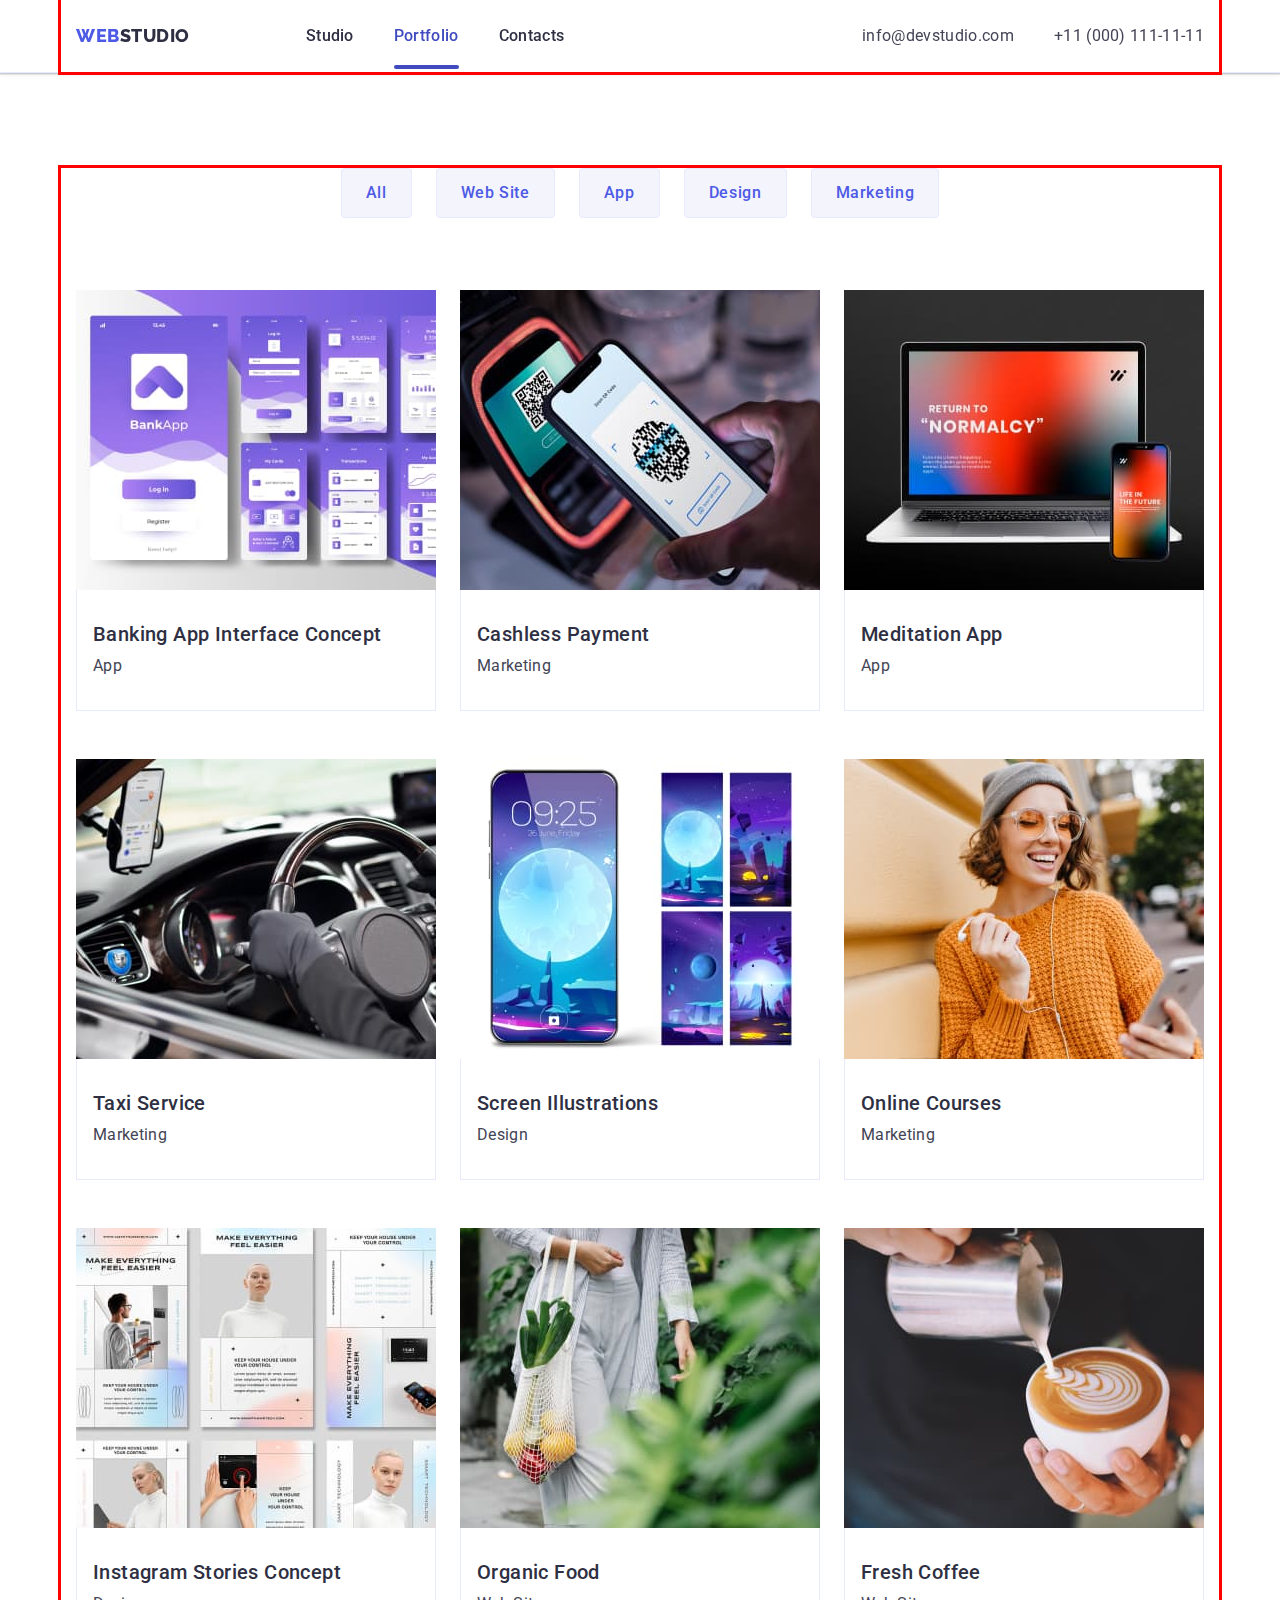
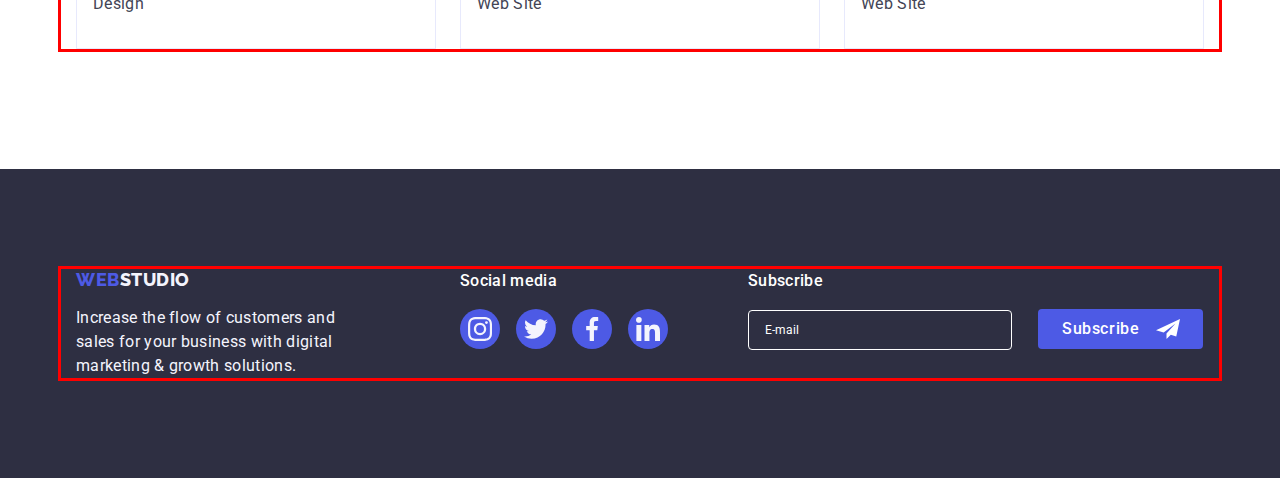
==== commit f6526c3d: "Update hw06" ====
--- a/portfolio.html
+++ b/portfolio.html
@@ -387,10 +387,11 @@
             </li>
           </ul>
         </div>
-        <form class="footer-form-box" name="subscribe_form">
-          <div class="footer-form-container">
-            <p class="footer-form-title">Subscribe</p>
+        <div class="footer-form-container">
+          <p class="footer-form-title">Subscribe</p>
+          <form class="footer-form-box" name="subscribe_form">
             <input
+              aria-label="email"
               class="footer-form-input"
               type="email"
               name="user_email"
@@ -404,8 +405,8 @@
                 <use href="./images/icon.svg#icon-send"></use>
               </svg>
             </button>
-          </div>
-        </form>
+          </form>
+        </div>
       </div>
     </footer>
   </body>
--- a/css/styles.css
+++ b/css/styles.css
@@ -723,10 +723,12 @@
     font-weight: 400;
     font-size: 12px;
 
+
     resize: none;
 
     color: #FFFFFF;
     padding: 8px 16px;
+    margin-right: 22px;
 
 
 
@@ -816,10 +818,12 @@
 }
 
 .modal {
-    width: 400px;
-    min-height: 550px;
+    width: 408px;
+    min-height: 584px;
     padding: 24px;
     opacity: 1;
+
+    padding-top: 72px;
 
     position: absolute;
     top: 50%;
@@ -841,8 +845,8 @@
 
 .modal-btn-exit {
     position: absolute;
-    top: -12px;
-    right: -12px;
+    top: 24px;
+    right: 24px;
 
 
     width: 24px;
@@ -888,6 +892,7 @@
     margin-bottom: 4px;
 
     font-size: 12px;
+    line-height: 1.17;
 }
 
 .modal-input-wrapper {
